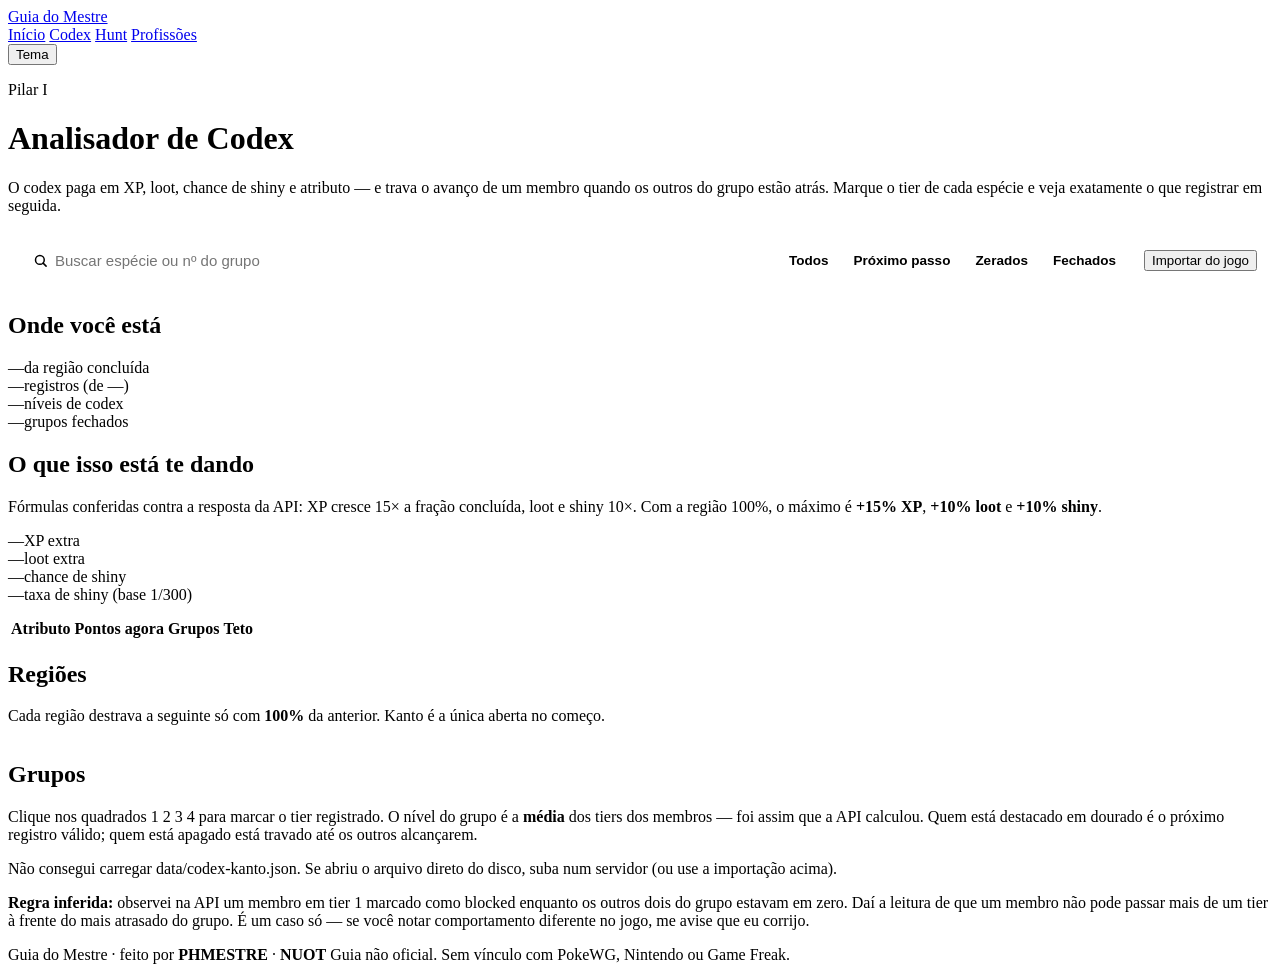
==== codex.html @ 1967a5b0 "Primeira Versão" ====
<!doctype html>
<html lang="pt-BR" data-tema="">
<head>
<meta charset="utf-8">
<meta name="viewport" content="width=device-width, initial-scale=1, viewport-fit=cover">
<title>Codex · Guia do Mestre</title>
<meta name="description" content="Analisador de codex do PokeWG: progresso por região, bônus reais e o que registrar em seguida.">
<link rel="stylesheet" href="https://fonts.googleapis.com/css2?family=Bricolage+Grotesque:opsz,wght@12..96,600;12..96,700&family=Source+Sans+3:wght@400;600&family=JetBrains+Mono:wght@400;500&display=swap">
<link rel="stylesheet" href="assets/style.css">
<style>
.barra{position:sticky;top:53px;z-index:30;background:var(--panel);border:1px solid var(--line);border-radius:var(--radius);box-shadow:var(--shadow);padding:13px 15px;display:flex;gap:14px;align-items:center;flex-wrap:wrap;margin-bottom:22px}
.busca{display:flex;align-items:center;gap:7px;flex:1 1 200px;min-width:0;background:var(--panel-2);border:1px solid var(--line);border-radius:9px;padding:0 10px}
.busca input{flex:1;min-width:0;border:0;background:none;color:var(--ink);font-size:15px;padding:8px 0}
.busca input:focus{outline:none}
.busca svg{color:var(--ink-3);flex:none}
.seg{display:flex;gap:3px;background:var(--panel-2);border:1px solid var(--line);border-radius:9px;padding:3px}
.seg button{border:0;background:none;color:var(--ink-2);padding:6px 11px;border-radius:6px;cursor:pointer;font-size:13.5px;font-weight:600}
.seg button[aria-pressed="true"]{background:var(--panel);color:var(--ink);box-shadow:var(--shadow)}

.grupo{background:var(--panel);border:1px solid var(--line);border-left:4px solid var(--line);border-radius:10px;padding:12px 14px;display:flex;gap:13px;align-items:center;flex-wrap:wrap;margin-bottom:8px}
.grupo[data-nv="0"]{border-left-color:var(--line)}
.grupo[data-nv="1"]{border-left-color:var(--t1)}
.grupo[data-nv="2"]{border-left-color:var(--t2)}
.grupo[data-nv="3"]{border-left-color:var(--t3)}
.grupo[data-nv="4"]{border-left-color:var(--t4)}
.grupo .gid{font-family:"JetBrains Mono",monospace;font-size:12px;color:var(--ink-3);min-width:2.4ch}
.grupo .atr{font-family:"JetBrains Mono",monospace;font-size:10.5px;text-transform:uppercase;letter-spacing:.09em;color:var(--ink-2);min-width:5ch}
.esps{display:flex;gap:7px;flex-wrap:wrap;flex:1}
.esp{display:inline-flex;align-items:center;gap:7px;background:var(--panel-2);border:1px solid var(--line);border-radius:7px;padding:4px 9px;font-size:14px}
.esp.alvo{border-color:var(--gold);background:var(--gold-soft)}
.esp.trava{opacity:.55}
.esp .nv{font-family:"JetBrains Mono",monospace;font-size:11px;color:var(--ink-3)}
.pips{display:flex;gap:2px}
.pip{width:18px;height:18px;border-radius:4px;border:1px solid var(--line);background:var(--panel);cursor:pointer;padding:0;font-family:"JetBrains Mono",monospace;font-size:9px;font-weight:500;color:var(--ink-3);line-height:1}
.pip[data-on="1"]{border-color:transparent;color:#0b1220}
.pip[data-t="1"][data-on="1"]{background:var(--t1)}
.pip[data-t="2"][data-on="1"]{background:var(--t2)}
.pip[data-t="3"][data-on="1"]{background:var(--t3)}
.pip[data-t="4"][data-on="1"]{background:var(--t4)}
.gnv{font-family:"Bricolage Grotesque",sans-serif;font-weight:700;font-size:15px;font-variant-numeric:tabular-nums;color:var(--ink-2);flex:none}
.regioes{display:grid;gap:9px;grid-template-columns:repeat(auto-fit,minmax(210px,1fr))}
.reg{background:var(--panel);border:1px solid var(--line);border-radius:10px;padding:13px 15px;display:flex;flex-direction:column;gap:7px}
.reg.trancada{opacity:.6}
.reg .h{display:flex;justify-content:space-between;align-items:baseline;gap:8px}
.reg .nm{font-family:"Bricolage Grotesque",sans-serif;font-weight:700;font-size:16px}
#importar textarea{width:100%;min-height:120px;border:1px solid var(--line);border-radius:9px;background:var(--panel-2);color:var(--ink);padding:10px;font-family:"JetBrains Mono",monospace;font-size:12px}
</style>
</head>
<body>

<header class="top"><div class="in">
  <a class="brand" href="index.html"><span class="sigil"></span>Guia do Mestre</a>
  <nav class="nav">
    <a href="index.html">Início</a>
    <a href="codex.html" aria-current="page">Codex</a>
    <a href="hunt.html">Hunt</a>
    <a href="profissoes.html">Profissões</a>
  </nav>
  <button class="tema" id="tema" type="button">Tema</button>
</div></header>

<main class="wrap">

  <p class="eyebrow">Pilar I</p>
  <h1>Analisador de Codex</h1>
  <p class="lead" style="margin-top:9px">O codex paga em XP, loot, chance de shiny e atributo — e trava o avanço de um membro quando os outros do grupo estão atrás. Marque o tier de cada espécie e veja exatamente o que registrar em seguida.</p>

  <div class="barra">
    <div class="busca">
      <svg width="15" height="15" viewBox="0 0 24 24" fill="none" stroke="currentColor" stroke-width="2.4" stroke-linecap="round" aria-hidden="true"><circle cx="11" cy="11" r="7"/><line x1="16.2" y1="16.2" x2="21" y2="21"/></svg>
      <input id="q" type="search" placeholder="Buscar espécie ou nº do grupo" autocomplete="off">
    </div>
    <div class="seg" id="filtro">
      <button data-f="todos" aria-pressed="true">Todos</button>
      <button data-f="acao" aria-pressed="false">Próximo passo</button>
      <button data-f="zerados" aria-pressed="false">Zerados</button>
      <button data-f="fechados" aria-pressed="false">Fechados</button>
    </div>
    <button class="btn" id="btn-importar" type="button">Importar do jogo</button>
  </div>

  <section id="importar" hidden>
    <div class="card stack gap-s">
      <h2>Importar o seu progresso</h2>
      <p class="small">A estrutura dos 44 grupos já vem do servidor. O que esta tela importa é o <strong>seu progresso</strong>, para você não remarcar 131 espécies na mão: abra o jogo, pressione <span class="num">F12</span>, vá em <strong>Network</strong>, filtre por <span class="num">codex</span>, clique na requisição <span class="num">/api/game/codex</span>, abra <strong>Response</strong>, copie tudo e cole aqui.</p>
      <p class="nota duvida"><strong>Nunca</strong> peça esses dados a outra pessoa nem cole aqui o token de ninguém. Isto lê só o que o seu próprio navegador já recebeu, e nada sai do seu computador.</p>
      <textarea id="cola" placeholder='Cole aqui o JSON da resposta (começa com { "region": "kanto" ... )'></textarea>
      <div style="display:flex;gap:9px;flex-wrap:wrap">
        <button class="btn prim" id="btn-colar" type="button">Carregar</button>
        <button class="btn" id="btn-limpar" type="button">Descartar e recarregar</button>
      </div>
      <p class="small" id="msg-import"></p>
    </div>
  </section>

  <section>
    <h2>Onde você está</h2>
    <div class="grid g4" style="margin-top:13px">
      <div class="stat"><span class="v" id="s-pct">—</span><span class="k">da região concluída</span></div>
      <div class="stat"><span class="v" id="s-reg">—</span><span class="k">registros (de <span id="s-regtot">—</span>)</span></div>
      <div class="stat"><span class="v" id="s-niv">—</span><span class="k">níveis de codex</span></div>
      <div class="stat"><span class="v" id="s-grp">—</span><span class="k">grupos fechados</span></div>
    </div>
    <div class="track" style="margin-top:13px"><i id="s-bar" style="width:0"></i></div>
  </section>

  <section>
    <h2>O que isso está te dando</h2>
    <p class="small" style="margin-top:7px">Fórmulas conferidas contra a resposta da API: XP cresce <span class="num">15×</span> a fração concluída, loot e shiny <span class="num">10×</span>. Com a região 100%, o máximo é <strong>+15% XP</strong>, <strong>+10% loot</strong> e <strong>+10% shiny</strong>.</p>
    <div class="grid g4" style="margin-top:13px">
      <div class="stat"><span class="v" id="b-xp">—</span><span class="k">XP extra</span></div>
      <div class="stat"><span class="v" id="b-loot">—</span><span class="k">loot extra</span></div>
      <div class="stat"><span class="v" id="b-shiny">—</span><span class="k">chance de shiny</span></div>
      <div class="stat"><span class="v" id="b-rate">—</span><span class="k">taxa de shiny (base 1/300)</span></div>
    </div>
    <div class="scroller card" style="margin-top:13px;padding:0">
      <table class="tbl">
        <thead><tr><th>Atributo</th><th>Pontos agora</th><th>Grupos</th><th>Teto</th></tr></thead>
        <tbody id="tab-atr"></tbody>
      </table>
    </div>
  </section>

  <section>
    <h2>Regiões</h2>
    <p class="small" style="margin-top:7px">Cada região destrava a seguinte só com <strong>100%</strong> da anterior. Kanto é a única aberta no começo.</p>
    <div class="regioes" style="margin-top:13px" id="regioes"></div>
  </section>

  <section>
    <h2 id="tit-grupos">Grupos</h2>
    <p class="small" style="margin-top:7px">Clique nos quadrados <span class="num">1 2 3 4</span> para marcar o tier registrado. O nível do grupo é a <strong>média</strong> dos tiers dos membros — foi assim que a API calculou. Quem está destacado em dourado é o próximo registro válido; quem está apagado está travado até os outros alcançarem.</p>
    <div id="lista" style="margin-top:15px"></div>
  </section>

  <p class="nota duvida"><strong>Regra inferida:</strong> observei na API um membro em tier 1 marcado como <span class="num">blocked</span> enquanto os outros dois do grupo estavam em zero. Daí a leitura de que um membro não pode passar mais de um tier à frente do mais atrasado do grupo. É um caso só — se você notar comportamento diferente no jogo, me avise que eu corrijo.</p>

</main>

<footer><div class="in">
  <span>Guia do Mestre · feito por <strong>PHMESTRE</strong> · <strong>NUOT</strong></span>
  <span>Guia não oficial. Sem vínculo com PokeWG, Nintendo ou Game Freak.</span>
</div></footer>

<script>
const ATR={hp:"HP",atk:"Ataque",def:"Defesa",satk:"Atq. Esp.",sdef:"Def. Esp.",spd:"Velocidade"};
const AREAS={kanto:"Kanto",outland:"Outland",outlandplus:"Outland+",johto:"Johto",orre:"Hoenn",sinnoh:"Sinnoh",safari:"Safari"};
const REGIOES=[
  {key:"kanto",label:"Kanto",grupos:44,registros:524,niveis:176,requer:null},
  {key:"johto",label:"Johto",grupos:24,registros:348,niveis:96,requer:"Kanto"},
  {key:"hoenn",label:"Hoenn",grupos:26,registros:316,niveis:104,requer:"Johto"},
  {key:"sinnoh",label:"Sinnoh",grupos:16,registros:192,niveis:64,requer:"Hoenn"}
];
const CHAVE="guia-do-mestre:codex:v1";
let DADOS=null, T={}, termo="", filtro="todos";
const norm=s=>s.toLowerCase().normalize("NFD").replace(/[̀-ͯ]/g,"");
const tier=n=>T[n]||0;

try{const s=localStorage.getItem(CHAVE); if(s) T=JSON.parse(s);}catch(e){}
const salvar=()=>{try{localStorage.setItem(CHAVE,JSON.stringify(T));}catch(e){}};

/* aceita tanto o formato do site (grupos/especies) quanto a resposta crua da API (groups/species) */
function normalizar(j){
  if(j&&Array.isArray(j.grupos)) return j;
  if(j&&Array.isArray(j.groups)){
    return {
      regiao:j.region||"kanto", label:j.regionLabel||"Kanto", maxTier:j.maxTier||4, _confiavel:true,
      _fonte:"Importado da API do jogo",
      grupos:j.groups.map(g=>({id:g.id,atributo:g.attribute,
        especies:(g.species||[]).map(e=>({nome:e.name,id:e.speciesId,nv:null,mapa:null,tierJogo:e.tier}))}))
    };
  }
  return null;
}

function aplicarTiersDoJogo(){
  let n=0;
  DADOS.grupos.forEach(g=>g.especies.forEach(e=>{
    if(typeof e.tierJogo==="number"){ if(e.tierJogo>0) T[e.nome]=e.tierJogo; else delete T[e.nome]; n++; }
  }));
  if(n) salvar();
  return n;
}

async function carregar(){
  try{
    const r=await fetch("data/codex-kanto.json");
    DADOS=normalizar(await r.json());
  }catch(e){ DADOS=null; }
  if(!DADOS){ document.getElementById("lista").innerHTML='<div class="card">Não consegui carregar <span class="num">data/codex-kanto.json</span>. Se abriu o arquivo direto do disco, suba num servidor (ou use a importação acima).</div>'; return; }
  render();
}

function minTier(g){ return Math.min(...g.especies.map(e=>tier(e.nome))); }
function metricas(){
  const gs=DADOS.grupos, maxT=DADOS.maxTier||4;
  let registros=0, niveis=0, fechados=0, porAtr={};
  Object.keys(ATR).forEach(k=>porAtr[k]={pts:0,grupos:0});
  gs.forEach(g=>{
    const ts=g.especies.map(e=>tier(e.nome));
    const soma=ts.reduce((a,b)=>a+b,0);
    const media=soma/ts.length;
    registros+=soma; niveis+=media;
    if(media>=maxT) fechados++;
    if(porAtr[g.atributo]){ porAtr[g.atributo].pts+=media; porAtr[g.atributo].grupos++; }
  });
  const totalNiveis=gs.length*maxT;
  const totalRegistros=gs.reduce((a,g)=>a+g.especies.length,0)*maxT;
  const frac=totalNiveis?niveis/totalNiveis:0;
  return {registros,totalRegistros,niveis,totalNiveis,fechados,frac,porAtr,
    xp:15*frac, loot:10*frac, shiny:10*frac, taxa:300/(1+10*frac/100)};
}

function render(){
  const m=metricas();
  document.getElementById("s-pct").textContent=(m.frac*100).toFixed(1)+"%";
  document.getElementById("s-reg").textContent=m.registros;
  document.getElementById("s-regtot").textContent=m.totalRegistros;
  document.getElementById("s-niv").textContent=m.niveis.toFixed(1);
  document.getElementById("s-grp").textContent=m.fechados+" / "+DADOS.grupos.length;
  document.getElementById("s-bar").style.width=(m.frac*100)+"%";
  document.getElementById("b-xp").textContent="+"+m.xp.toFixed(2)+"%";
  document.getElementById("b-loot").textContent="+"+m.loot.toFixed(2)+"%";
  document.getElementById("b-shiny").textContent="+"+m.shiny.toFixed(2)+"%";
  document.getElementById("b-rate").textContent="1 / "+m.taxa.toFixed(0);

  document.getElementById("tab-atr").innerHTML=Object.entries(ATR).map(([k,nome])=>{
    const a=m.porAtr[k]||{pts:0,grupos:0};
    return `<tr><td>${nome}</td><td class="n">+${a.pts.toFixed(2)}</td><td class="n">${a.grupos}</td><td class="n">50</td></tr>`;
  }).join("");

  const euPct=m.frac*100;
  document.getElementById("regioes").innerHTML=REGIOES.map((r,i)=>{
    const atual=r.key===(DADOS.regiao||"kanto");
    const pct=atual?euPct:0;
    const trancada=i>0&&!(atual&&pct>=100);
    return `<div class="reg ${trancada?"trancada":""}">
      <div class="h"><span class="nm">${r.label}</span><span class="num" style="color:var(--ink-3)">${pct.toFixed(1)}%</span></div>
      <div class="track"><i style="width:${pct}%"></i></div>
      <span class="small">${r.grupos} grupos · ${r.registros} registros · ${r.niveis} níveis</span>
      <span class="small" style="color:var(--ink-3)">${r.requer?"Abre com "+r.requer+" em 100%":"Aberta desde o início"}</span>
    </div>`;
  }).join("");

  const grupos=DADOS.grupos.filter(g=>{
    if(termo&&String(g.id)!==termo&&!g.especies.some(e=>norm(e.nome).includes(termo))) return false;
    const mn=minTier(g), ts=g.especies.map(e=>tier(e.nome));
    if(filtro==="fechados") return mn>=(DADOS.maxTier||4);
    if(filtro==="zerados") return ts.some(t=>t===0);
    if(filtro==="acao") return mn<(DADOS.maxTier||4);
    return true;
  });
  document.getElementById("tit-grupos").textContent=`Grupos (${grupos.length} de ${DADOS.grupos.length})`;
  document.getElementById("lista").innerHTML=grupos.length?grupos.map(g=>{
    const mn=minTier(g), ts=g.especies.map(e=>tier(e.nome));
    const media=ts.reduce((a,b)=>a+b,0)/ts.length;
    return `<div class="grupo" data-nv="${Math.floor(media)}">
      <span class="gid">${g.id}</span><span class="atr">${ATR[g.atributo]||g.atributo}</span>
      <span class="esps">`+g.especies.map(e=>{
        const t=tier(e.nome), alvo=t===mn&&mn<(DADOS.maxTier||4), trava=t>mn;
        const nvTxt=e.nv!=null?("nv "+e.nv+(e.mapa&&e.mapa!=="kanto"?" · "+(AREAS[e.mapa]||e.mapa):"")):"";
        const info=[e.raridade||"", e.valor?("vale "+e.valor.toLocaleString("pt-BR")):""].filter(Boolean).join(" · ");
        const dica=[trava?"travado até os outros alcançarem":alvo?"próximo registro válido":"", info].filter(Boolean).join(" — ");
        return `<span class="esp ${alvo?"alvo":""} ${trava?"trava":""}" title="${dica}">
          <b>${e.nome}</b>${nvTxt?`<span class="nv">${nvTxt}</span>`:""}
          <span class="pips">`+[1,2,3,4].map(k=>
            `<button class="pip" data-t="${k}" data-on="${t>=k?1:0}" data-esp="${e.nome}" data-k="${k}" title="Tier ${k}">${k}</button>`
          ).join("")+`</span></span>`;
      }).join("")+`</span>
      <span class="gnv">nv ${media.toFixed(2)}</span></div>`;
  }).join(""):`<div class="card">Nada encontrado${termo?' para "'+termo+'"':""}.</div>`;
}

document.getElementById("lista").addEventListener("click",e=>{
  const b=e.target.closest(".pip"); if(!b) return;
  const nome=b.dataset.esp, k=+b.dataset.k;
  T[nome]=(tier(nome)===k?k-1:k); if(!T[nome]) delete T[nome];
  salvar(); render();
});
document.getElementById("q").addEventListener("input",e=>{termo=norm(e.target.value.trim());render();});
document.getElementById("filtro").addEventListener("click",e=>{
  const b=e.target.closest("button"); if(!b) return;
  filtro=b.dataset.f;
  [...e.currentTarget.children].forEach(x=>x.setAttribute("aria-pressed",x===b));
  render();
});
document.getElementById("btn-importar").addEventListener("click",()=>{
  const s=document.getElementById("importar"); s.hidden=!s.hidden;
  if(!s.hidden) s.scrollIntoView({behavior:"smooth",block:"nearest"});
});
document.getElementById("btn-colar").addEventListener("click",()=>{
  const msg=document.getElementById("msg-import");
  try{
    const j=normalizar(JSON.parse(document.getElementById("cola").value));
    if(!j) throw new Error("formato não reconhecido");
    DADOS=j;
    const n=aplicarTiersDoJogo();
    msg.textContent=`Carregado: ${j.grupos.length} grupos, ${j.grupos.reduce((a,g)=>a+g.especies.length,0)} espécies${n?", com os tiers do jogo aplicados":""}.`;
    render();
  }catch(err){ msg.textContent="Não consegui ler esse JSON: "+err.message; }
});
document.getElementById("btn-limpar").addEventListener("click",()=>{carregar();document.getElementById("msg-import").textContent="Recarreguei os dados do repositório.";});
document.getElementById("tema").addEventListener("click",()=>{
  const r=document.documentElement;
  r.dataset.tema=r.dataset.tema==="escuro"?"claro":r.dataset.tema==="claro"?"":"escuro";
});
carregar();
</script>
</body>
</html>
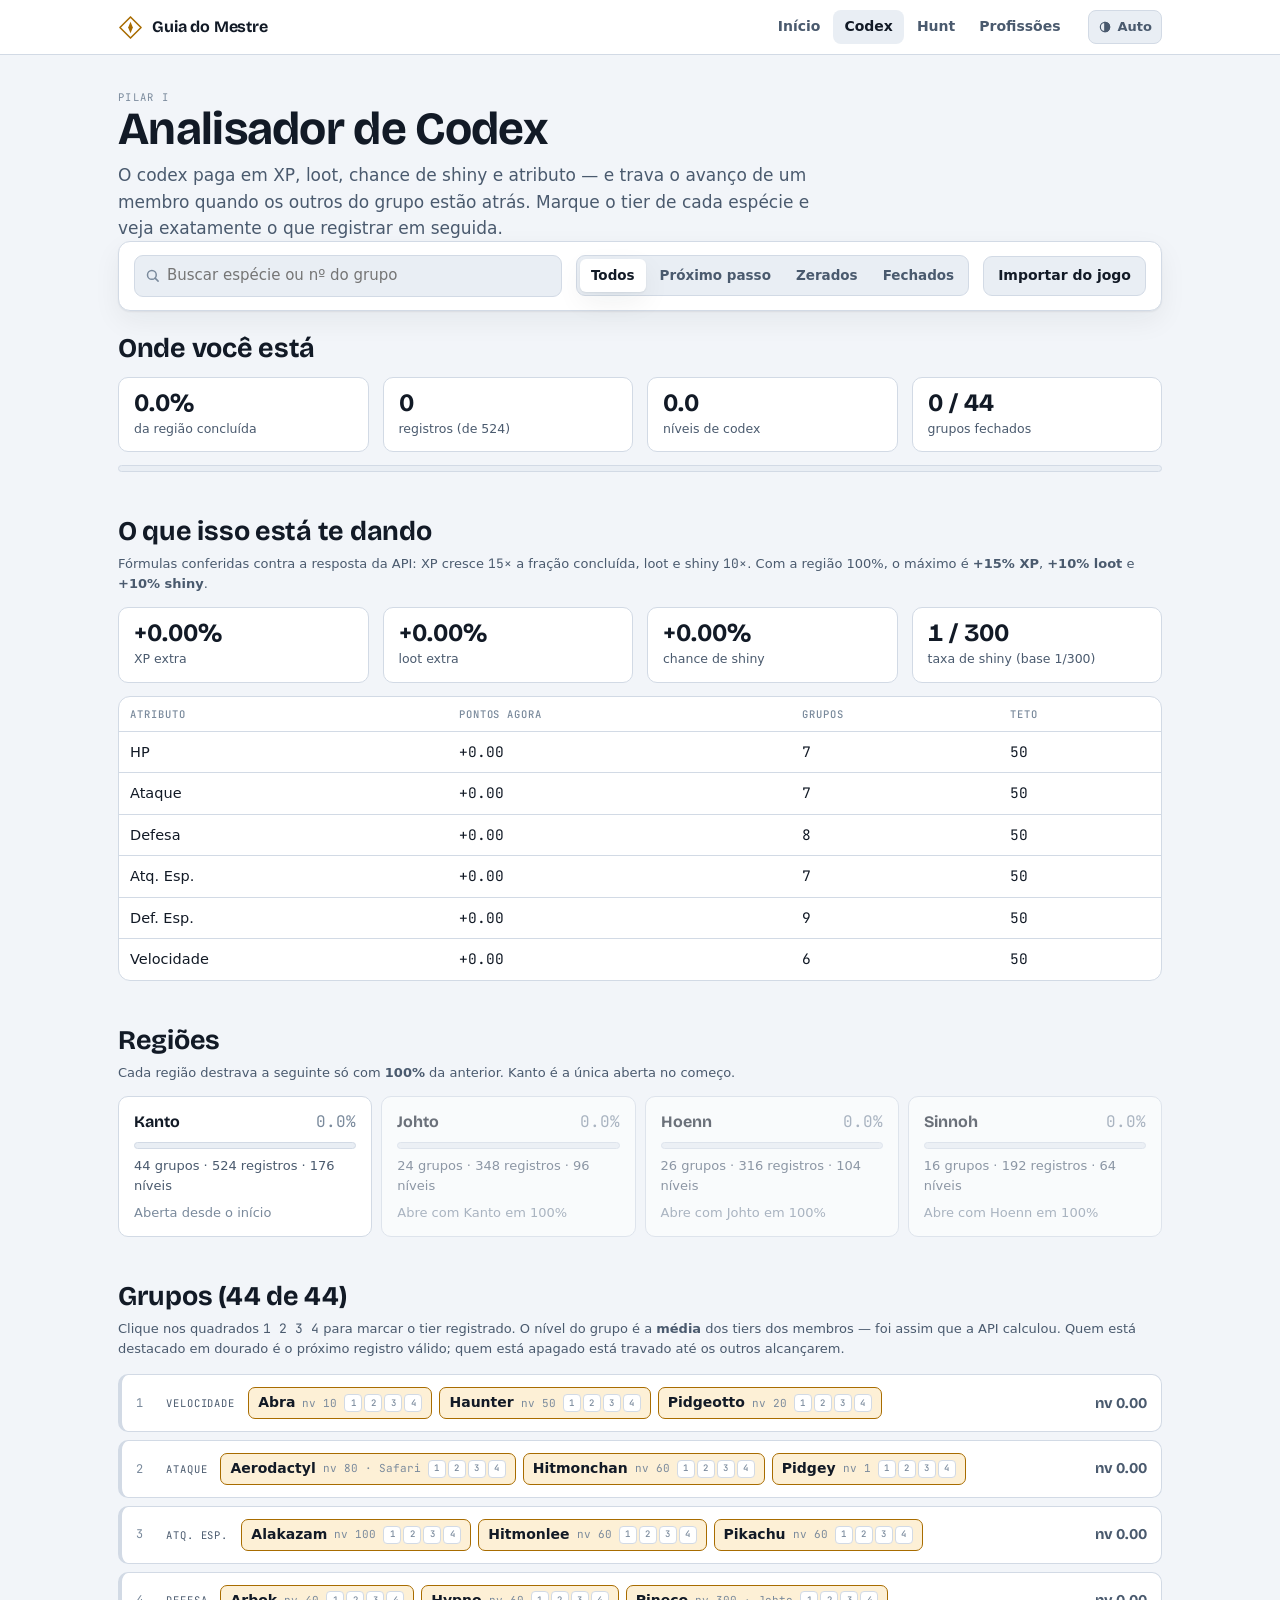
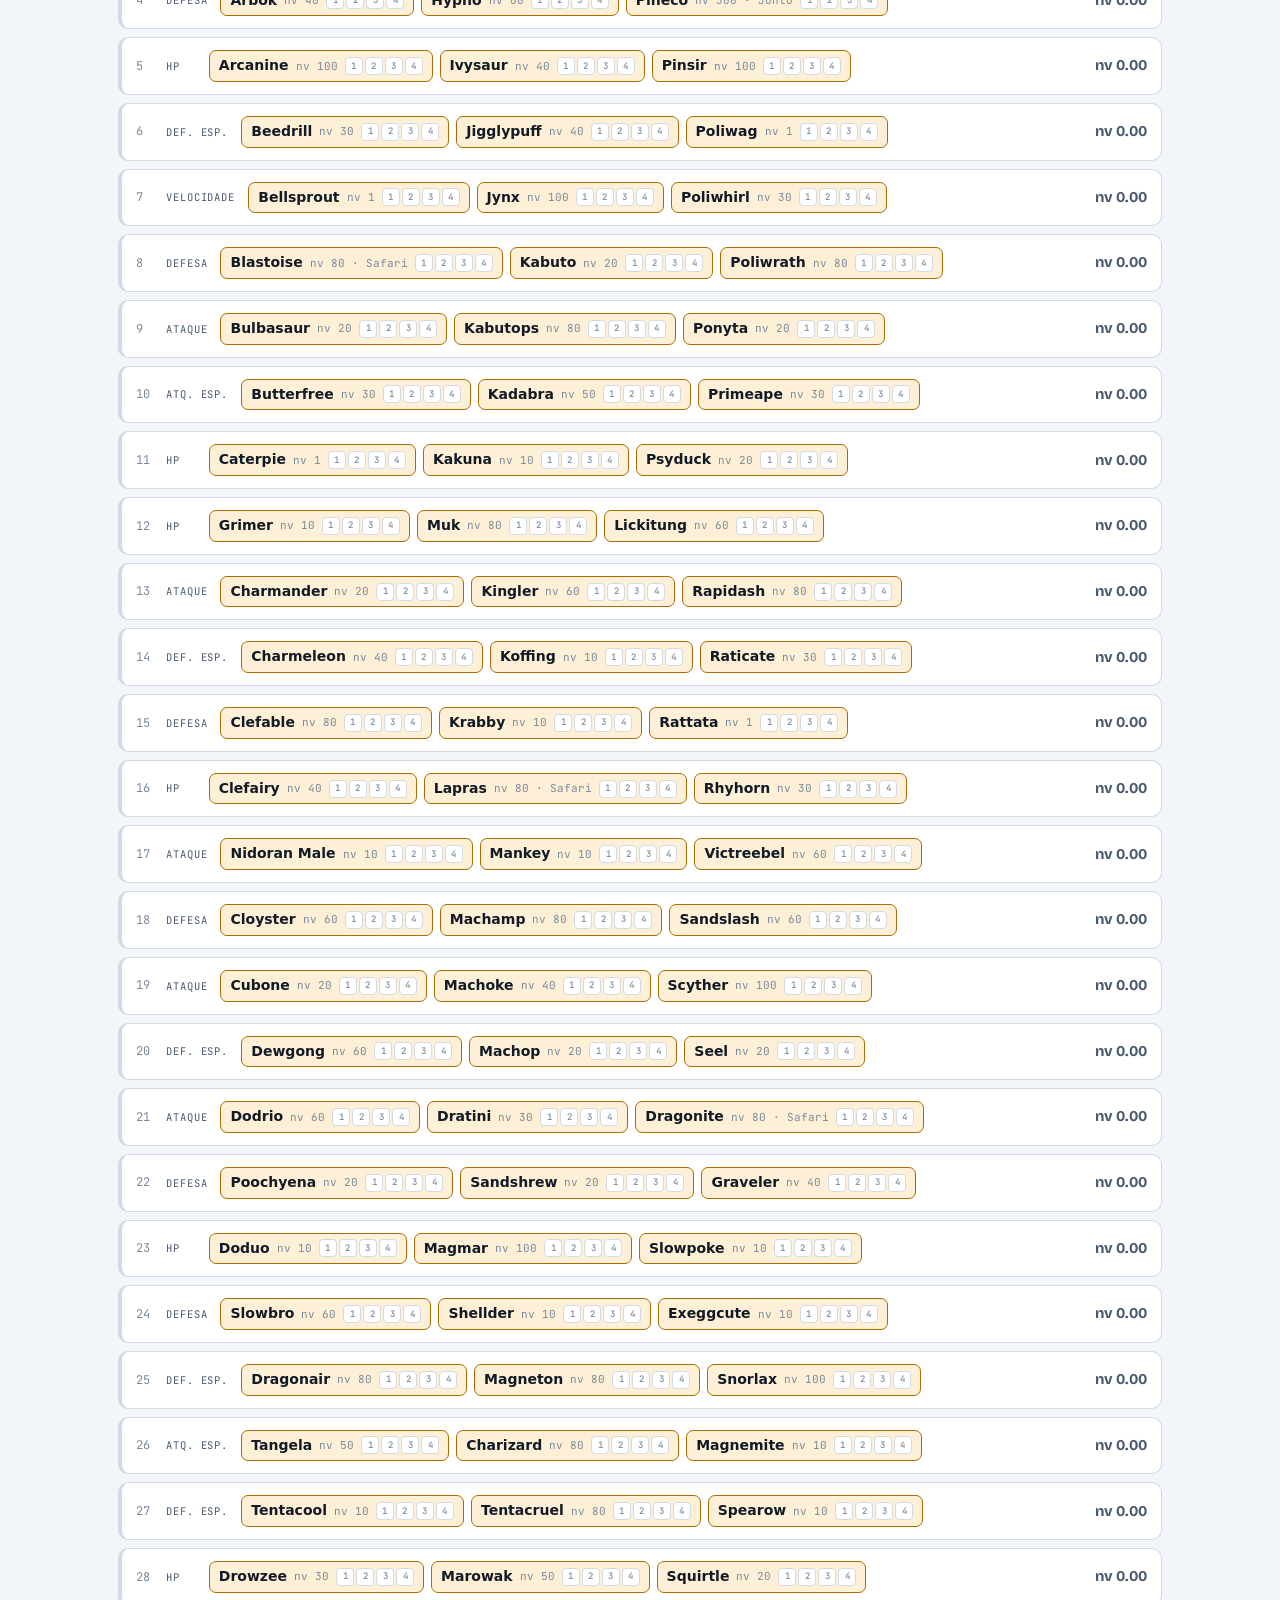
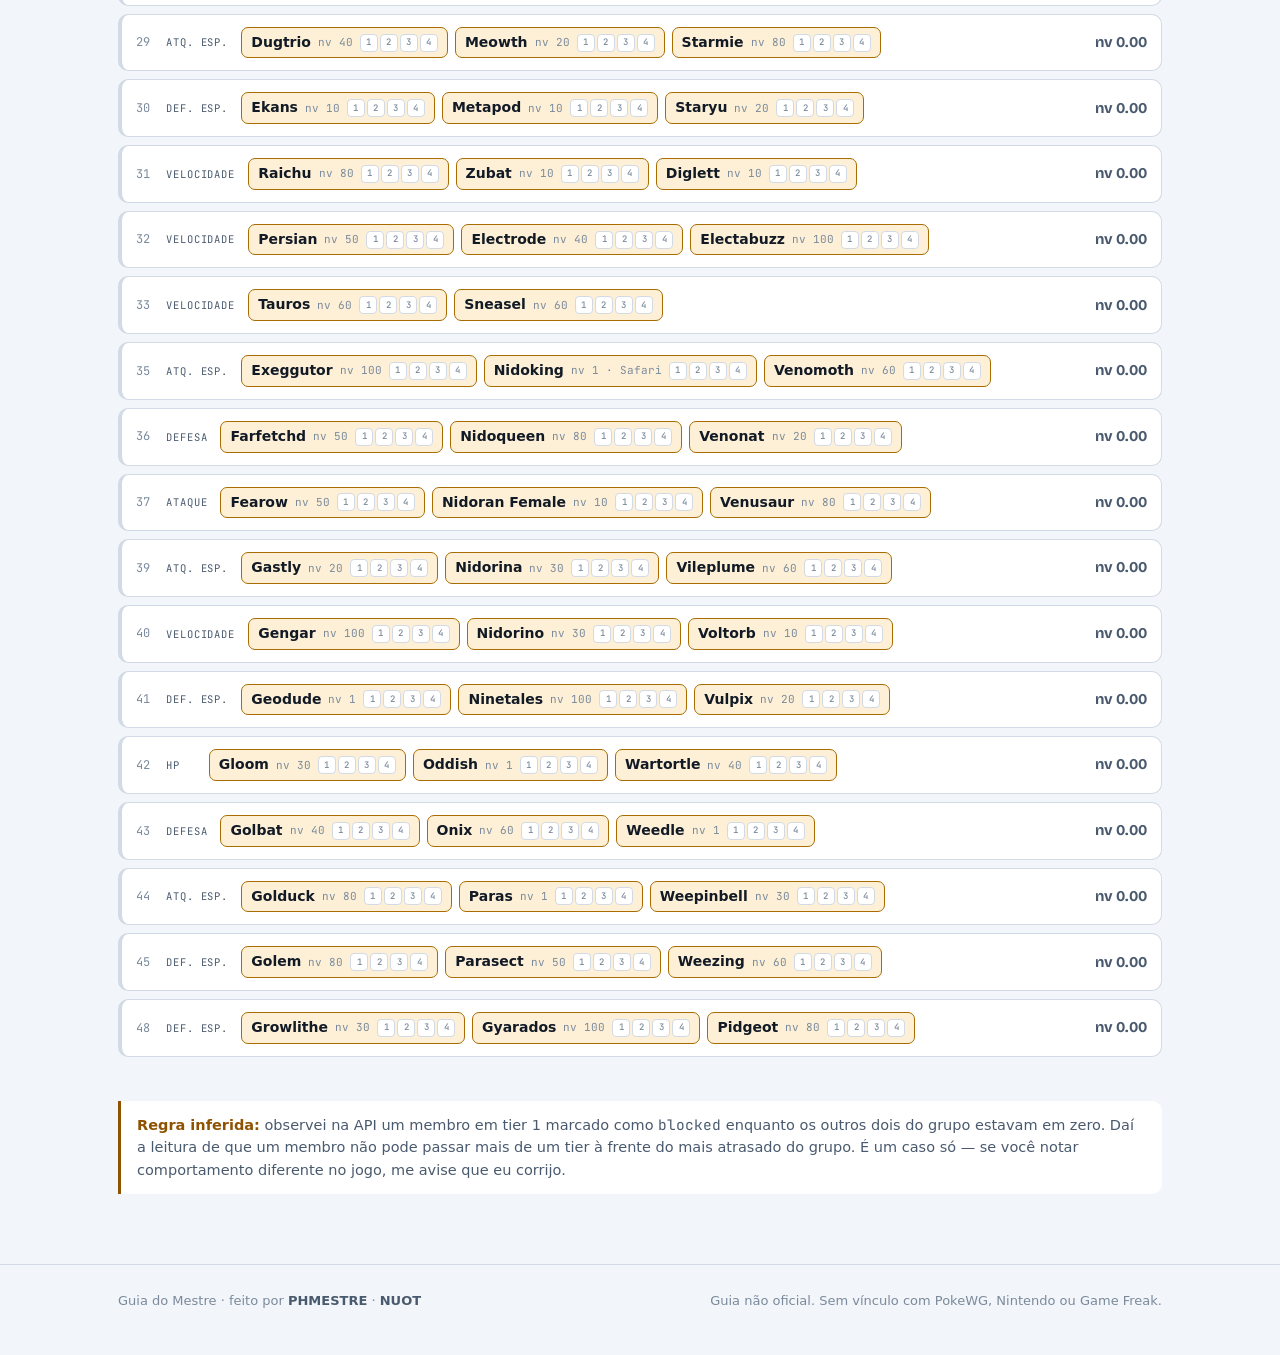
==== commit 97237ef3: "Add files via upload" ====
--- a/codex.html
+++ b/codex.html
@@ -7,6 +7,8 @@
 <meta name="description" content="Analisador de codex do PokeWG: progresso por região, bônus reais e o que registrar em seguida.">
 <link rel="stylesheet" href="https://fonts.googleapis.com/css2?family=Bricolage+Grotesque:opsz,wght@12..96,600;12..96,700&family=Source+Sans+3:wght@400;600&family=JetBrains+Mono:wght@400;500&display=swap">
 <link rel="stylesheet" href="assets/style.css">
+<script src="assets/tema.js"></script>
+<script src="assets/icones.js"></script>
 <style>
 .barra{position:sticky;top:53px;z-index:30;background:var(--panel);border:1px solid var(--line);border-radius:var(--radius);box-shadow:var(--shadow);padding:13px 15px;display:flex;gap:14px;align-items:center;flex-wrap:wrap;margin-bottom:22px}
 .busca{display:flex;align-items:center;gap:7px;flex:1 1 200px;min-width:0;background:var(--panel-2);border:1px solid var(--line);border-radius:9px;padding:0 10px}
@@ -49,7 +51,7 @@
 <body>
 
 <header class="top"><div class="in">
-  <a class="brand" href="index.html"><span class="sigil"></span>Guia do Mestre</a>
+  <a class="brand" href="index.html"><svg class="logo" aria-hidden="true"><use href="#gdm-logo"/></svg>Guia do Mestre</a>
   <nav class="nav">
     <a href="index.html">Início</a>
     <a href="codex.html" aria-current="page">Codex</a>
@@ -300,10 +302,6 @@
   }catch(err){ msg.textContent="Não consegui ler esse JSON: "+err.message; }
 });
 document.getElementById("btn-limpar").addEventListener("click",()=>{carregar();document.getElementById("msg-import").textContent="Recarreguei os dados do repositório.";});
-document.getElementById("tema").addEventListener("click",()=>{
-  const r=document.documentElement;
-  r.dataset.tema=r.dataset.tema==="escuro"?"claro":r.dataset.tema==="claro"?"":"escuro";
-});
 carregar();
 </script>
 </body>
--- a/assets/style.css
+++ b/assets/style.css
@@ -0,0 +1,187 @@
+/* Guia do Mestre — folha única, compartilhada por todas as páginas.
+   Tokens no :root (claro) e redefinidos no escuro. Nunca defina cor
+   só dentro de um @media: a página quebra no tema oposto. */
+
+:root{
+  --ground:#f2f5f9; --panel:#ffffff; --panel-2:#e9eef4; --line:#d2dae5;
+  --ink:#121a26; --ink-2:#4a5a6e; --ink-3:#7a8a9c;
+  --gold:#a86c00; --gold-soft:#fdf0d6;
+  --codex:#0c6f74; --codex-soft:#d9f0f0;
+  --prof:#9c4f26; --prof-soft:#fae5da;
+  --hunt:#54479e; --hunt-soft:#e8e4f8;
+  --ok:#1c7048; --warn:#8f5200; --stop:#9c2a2a;
+  --t1:#2f9e63; --t2:#2f6fd0; --t3:#8b4fd6; --t4:#c9820f;
+  --shadow:0 1px 2px rgba(18,26,38,.07), 0 10px 28px rgba(18,26,38,.06);
+  --radius:12px;
+  color-scheme:light dark;
+}
+@media (prefers-color-scheme:dark){
+  :root:not([data-tema="claro"]){
+    --ground:#0b1220; --panel:#121b2c; --panel-2:#18243a; --line:#26344c;
+    --ink:#e7eef9; --ink-2:#9db0c8; --ink-3:#6c7f97;
+    --gold:#f0b833; --gold-soft:#2b2210;
+    --codex:#43d2cb; --codex-soft:#0c2b2c;
+    --prof:#e59065; --prof-soft:#2e1810;
+    --hunt:#ab9cf2; --hunt-soft:#1d1838;
+    --ok:#5cd29a; --warn:#eda851; --stop:#ef8585;
+    --t1:#4fd18c; --t2:#5aa2f5; --t3:#b686f5; --t4:#f5bc55;
+    --shadow:0 1px 2px rgba(0,0,0,.45), 0 12px 32px rgba(0,0,0,.35);
+  }
+}
+:root[data-tema="escuro"]{
+  --ground:#0b1220; --panel:#121b2c; --panel-2:#18243a; --line:#26344c;
+  --ink:#e7eef9; --ink-2:#9db0c8; --ink-3:#6c7f97;
+  --gold:#f0b833; --gold-soft:#2b2210;
+  --codex:#43d2cb; --codex-soft:#0c2b2c;
+  --prof:#e59065; --prof-soft:#2e1810;
+  --hunt:#ab9cf2; --hunt-soft:#1d1838;
+  --ok:#5cd29a; --warn:#eda851; --stop:#ef8585;
+  --t1:#4fd18c; --t2:#5aa2f5; --t3:#b686f5; --t4:#f5bc55;
+  --shadow:0 1px 2px rgba(0,0,0,.45), 0 12px 32px rgba(0,0,0,.35);
+}
+
+*{box-sizing:border-box}
+html,body{margin:0}
+body{
+  background:var(--ground); color:var(--ink);
+  font-family:"Source Sans 3",system-ui,-apple-system,"Segoe UI",sans-serif;
+  font-size:16px; line-height:1.55;
+  -webkit-text-size-adjust:100%;
+}
+img{max-width:100%}
+[hidden]{display:none!important}
+
+h1,h2,h3,.disp{font-family:"Bricolage Grotesque","Source Sans 3",system-ui,sans-serif;text-wrap:balance;margin:0}
+h1{font-size:clamp(30px,5.2vw,46px);line-height:1.04;letter-spacing:-.015em}
+h2{font-size:clamp(21px,3vw,27px);line-height:1.15;letter-spacing:-.01em}
+h3{font-size:17px;line-height:1.25}
+p{margin:0}
+a{color:inherit}
+.num{font-family:"JetBrains Mono",ui-monospace,monospace;font-variant-numeric:tabular-nums}
+.eyebrow{font-family:"JetBrains Mono",monospace;text-transform:uppercase;letter-spacing:.13em;font-size:10.5px;color:var(--ink-3)}
+.lead{color:var(--ink-2);font-size:17px;max-width:64ch}
+small,.small{font-size:13px;color:var(--ink-2)}
+
+.wrap{max-width:1080px;margin:0 auto;padding-inline:18px}
+.stack{display:flex;flex-direction:column}
+.gap-s{gap:10px}.gap-m{gap:18px}.gap-l{gap:30px}
+
+/* topo */
+.top{position:sticky;top:0;z-index:40;background:var(--panel);border-bottom:1px solid var(--line)}
+.top .in{max-width:1080px;margin:0 auto;padding:10px 18px;display:flex;align-items:center;gap:16px;flex-wrap:wrap}
+.brand{display:flex;align-items:center;gap:9px;text-decoration:none;font-family:"Bricolage Grotesque",sans-serif;font-weight:700;font-size:16px;letter-spacing:-.01em}
+.brand .sigil{width:24px;height:24px;border-radius:7px;background:var(--gold);flex:none;position:relative}
+.brand .sigil::after{content:"";position:absolute;inset:7px;border-radius:2px;background:var(--panel)}
+.nav{display:flex;gap:2px;margin-left:auto;flex-wrap:wrap}
+.nav a{font-size:14px;font-weight:600;text-decoration:none;color:var(--ink-2);padding:6px 11px;border-radius:8px}
+.nav a:hover{background:var(--panel-2);color:var(--ink)}
+.nav a[aria-current="page"]{background:var(--panel-2);color:var(--ink)}
+.tema{border:1px solid var(--line);background:var(--panel-2);color:var(--ink-2);border-radius:8px;padding:6px 9px;cursor:pointer;font:inherit;font-size:13px}
+
+main{padding-block:34px 70px}
+section{margin-bottom:44px}
+
+/* cartões */
+.card{background:var(--panel);border:1px solid var(--line);border-radius:var(--radius);padding:18px}
+.grid{display:grid;gap:14px}
+.g2{grid-template-columns:repeat(auto-fit,minmax(260px,1fr))}
+.g3{grid-template-columns:repeat(auto-fit,minmax(230px,1fr))}
+.g4{grid-template-columns:repeat(auto-fit,minmax(168px,1fr))}
+
+/* pilares — cada um tem seu matiz, isso é informação, não enfeite */
+.pilar{display:flex;flex-direction:column;gap:9px;text-decoration:none;border:1px solid var(--line);border-top:3px solid var(--line);border-radius:var(--radius);background:var(--panel);padding:18px;transition:transform .16s,border-color .16s}
+.pilar:hover{transform:translateY(-2px)}
+.pilar[data-p="codex"]{border-top-color:var(--codex)}
+.pilar[data-p="hunt"]{border-top-color:var(--hunt)}
+.pilar[data-p="prof"]{border-top-color:var(--prof)}
+.pilar .tag{font-family:"JetBrains Mono",monospace;font-size:10px;letter-spacing:.1em;text-transform:uppercase}
+.pilar[data-p="codex"] .tag{color:var(--codex)}
+.pilar[data-p="hunt"] .tag{color:var(--hunt)}
+.pilar[data-p="prof"] .tag{color:var(--prof)}
+.pilar .go{margin-top:auto;font-weight:600;font-size:14px;color:var(--ink-2)}
+
+/* números */
+.stat{display:flex;flex-direction:column;gap:3px;background:var(--panel);border:1px solid var(--line);border-radius:10px;padding:13px 15px}
+.stat .v{font-family:"Bricolage Grotesque",sans-serif;font-weight:700;font-size:25px;line-height:1;font-variant-numeric:tabular-nums}
+.stat .k{font-size:12.5px;color:var(--ink-2)}
+.track{height:7px;border-radius:99px;background:var(--panel-2);border:1px solid var(--line);overflow:hidden}
+.track>i{display:block;height:100%;background:var(--codex);transition:width .3s}
+
+/* tabela */
+.tbl{width:100%;border-collapse:collapse;font-size:14.5px}
+.tbl th,.tbl td{text-align:left;padding:9px 11px;border-bottom:1px solid var(--line)}
+.tbl th{font-family:"JetBrains Mono",monospace;font-size:10.5px;text-transform:uppercase;letter-spacing:.09em;color:var(--ink-3);font-weight:500}
+.tbl td.n{font-family:"JetBrains Mono",monospace;font-variant-numeric:tabular-nums}
+.tbl tr:last-child td{border-bottom:0}
+.scroller{overflow-x:auto}
+
+/* avisos */
+.nota{border-left:3px solid var(--line);background:var(--panel);border-radius:0 10px 10px 0;padding:13px 16px;font-size:14.5px;color:var(--ink-2)}
+.nota.duvida{border-left-color:var(--warn)}
+.nota.duvida strong{color:var(--warn)}
+.nota.certo{border-left-color:var(--ok)}
+
+/* controles */
+.pill{display:inline-flex;align-items:center;gap:6px;font-family:"JetBrains Mono",monospace;font-size:10.5px;letter-spacing:.07em;text-transform:uppercase;padding:3px 9px;border-radius:99px;background:var(--panel-2);color:var(--ink-3)}
+button,input,select{font:inherit}
+.btn{border:1px solid var(--line);background:var(--panel-2);color:var(--ink);border-radius:9px;padding:8px 14px;cursor:pointer;font-size:14px;font-weight:600}
+.btn:hover{border-color:var(--ink-3)}
+.btn.prim{background:var(--gold);border-color:var(--gold);color:#1a1205}
+:focus-visible{outline:2px solid var(--gold);outline-offset:2px}
+
+footer{border-top:1px solid var(--line);padding:26px 0 44px;color:var(--ink-3);font-size:13px}
+footer .in{max-width:1080px;margin:0 auto;padding-inline:18px;display:flex;gap:16px;flex-wrap:wrap;justify-content:space-between}
+footer strong{color:var(--ink-2)}
+
+@media (prefers-reduced-motion:reduce){*{transition:none!important;animation:none!important}}
+
+/* ---------------------------------------------------------------
+   Cores de tipo — convenção da comunidade Pokémon, usada como
+   informação (identificar o tipo de relance), não como enfeite.
+   --------------------------------------------------------------- */
+.tp{
+  --tp:var(--ink-3);
+  display:inline-flex;align-items:center;gap:5px;
+  font-family:"JetBrains Mono",monospace;font-size:10px;font-weight:500;
+  letter-spacing:.07em;text-transform:uppercase;
+  padding:2px 7px 2px 5px;border-radius:5px;
+  background:var(--panel-2);color:var(--tp);
+  border-left:3px solid var(--tp);white-space:nowrap;
+}
+.tp+.tp{margin-left:4px}
+.tp[data-t="NORMAL"]{--tp:#8b949e}   .tp[data-t="FIRE"]{--tp:#e85a24}
+.tp[data-t="WATER"]{--tp:#3d82cc}    .tp[data-t="ELECTRIC"]{--tp:#c99a06}
+.tp[data-t="GRASS"]{--tp:#4a9e42}    .tp[data-t="ICE"]{--tp:#3fa9a0}
+.tp[data-t="FIGHTING"]{--tp:#c3325c} .tp[data-t="POISON"]{--tp:#9a56b8}
+.tp[data-t="GROUND"]{--tp:#c26434}   .tp[data-t="FLYING"]{--tp:#6f8fd0}
+.tp[data-t="PSYCHIC"]{--tp:#e2515c}  .tp[data-t="BUG"]{--tp:#77a017}
+.tp[data-t="ROCK"]{--tp:#a3915e}     .tp[data-t="GHOST"]{--tp:#4f63a8}
+.tp[data-t="DRAGON"]{--tp:#2a6fc0}   .tp[data-t="DARK"]{--tp:#6b6376}
+.tp[data-t="STEEL"]{--tp:#4f8497}    .tp[data-t="FAIRY"]{--tp:#d968cf}
+:root[data-tema="escuro"] .tp,
+:root:not([data-tema="claro"]) .tp{filter:brightness(1.35) saturate(1.1)}
+@media (prefers-color-scheme:light){:root:not([data-tema="escuro"]) .tp{filter:none}}
+:root[data-tema="claro"] .tp{filter:none}
+
+/* botão de tema, agora com ícone e rótulo */
+.tema{display:inline-flex;align-items:center;gap:6px;font-weight:600}
+.tema svg{flex:none}
+
+/* números com cor semântica */
+.v-xp{color:var(--gold);font-weight:600}
+.v-gold{color:var(--ok);font-weight:600}
+.v-ef{position:relative;display:inline-block;min-width:3.2ch;text-align:right}
+
+/* barrinha de eficiência dentro da célula */
+.efbar{display:block;height:3px;border-radius:99px;background:var(--hunt);margin-top:3px;opacity:.85}
+
+/* ícone dos pilares */
+.pilar .ico{width:30px;height:30px;border-radius:8px;display:grid;place-items:center;background:var(--panel-2);margin-bottom:2px}
+.pilar[data-p="codex"] .ico{color:var(--codex)}
+.pilar[data-p="hunt"] .ico{color:var(--hunt)}
+.pilar[data-p="prof"] .ico{color:var(--prof)}
+
+/* glifos de tipo e marca do projeto */
+.ti{width:11px;height:11px;flex:none}
+.tp{padding-left:6px}
+.brand .logo{width:25px;height:25px;color:var(--gold);flex:none}
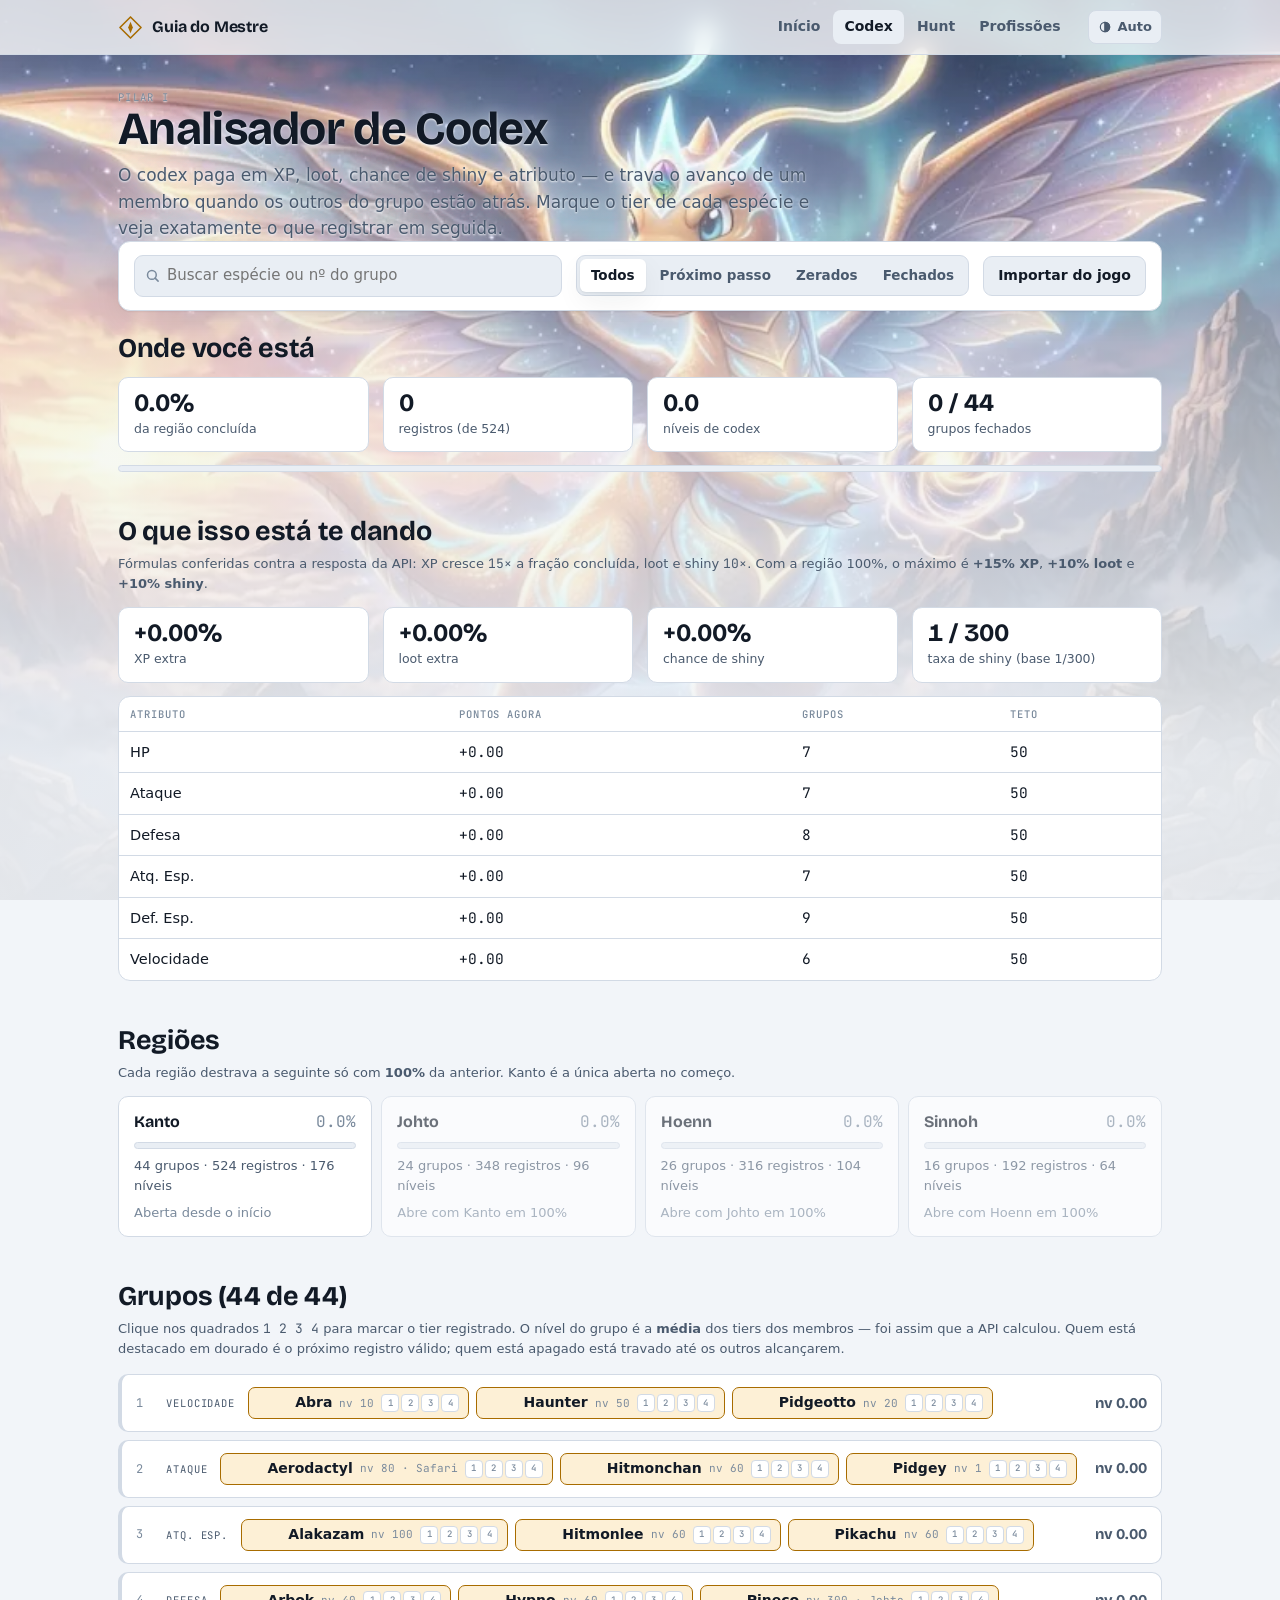
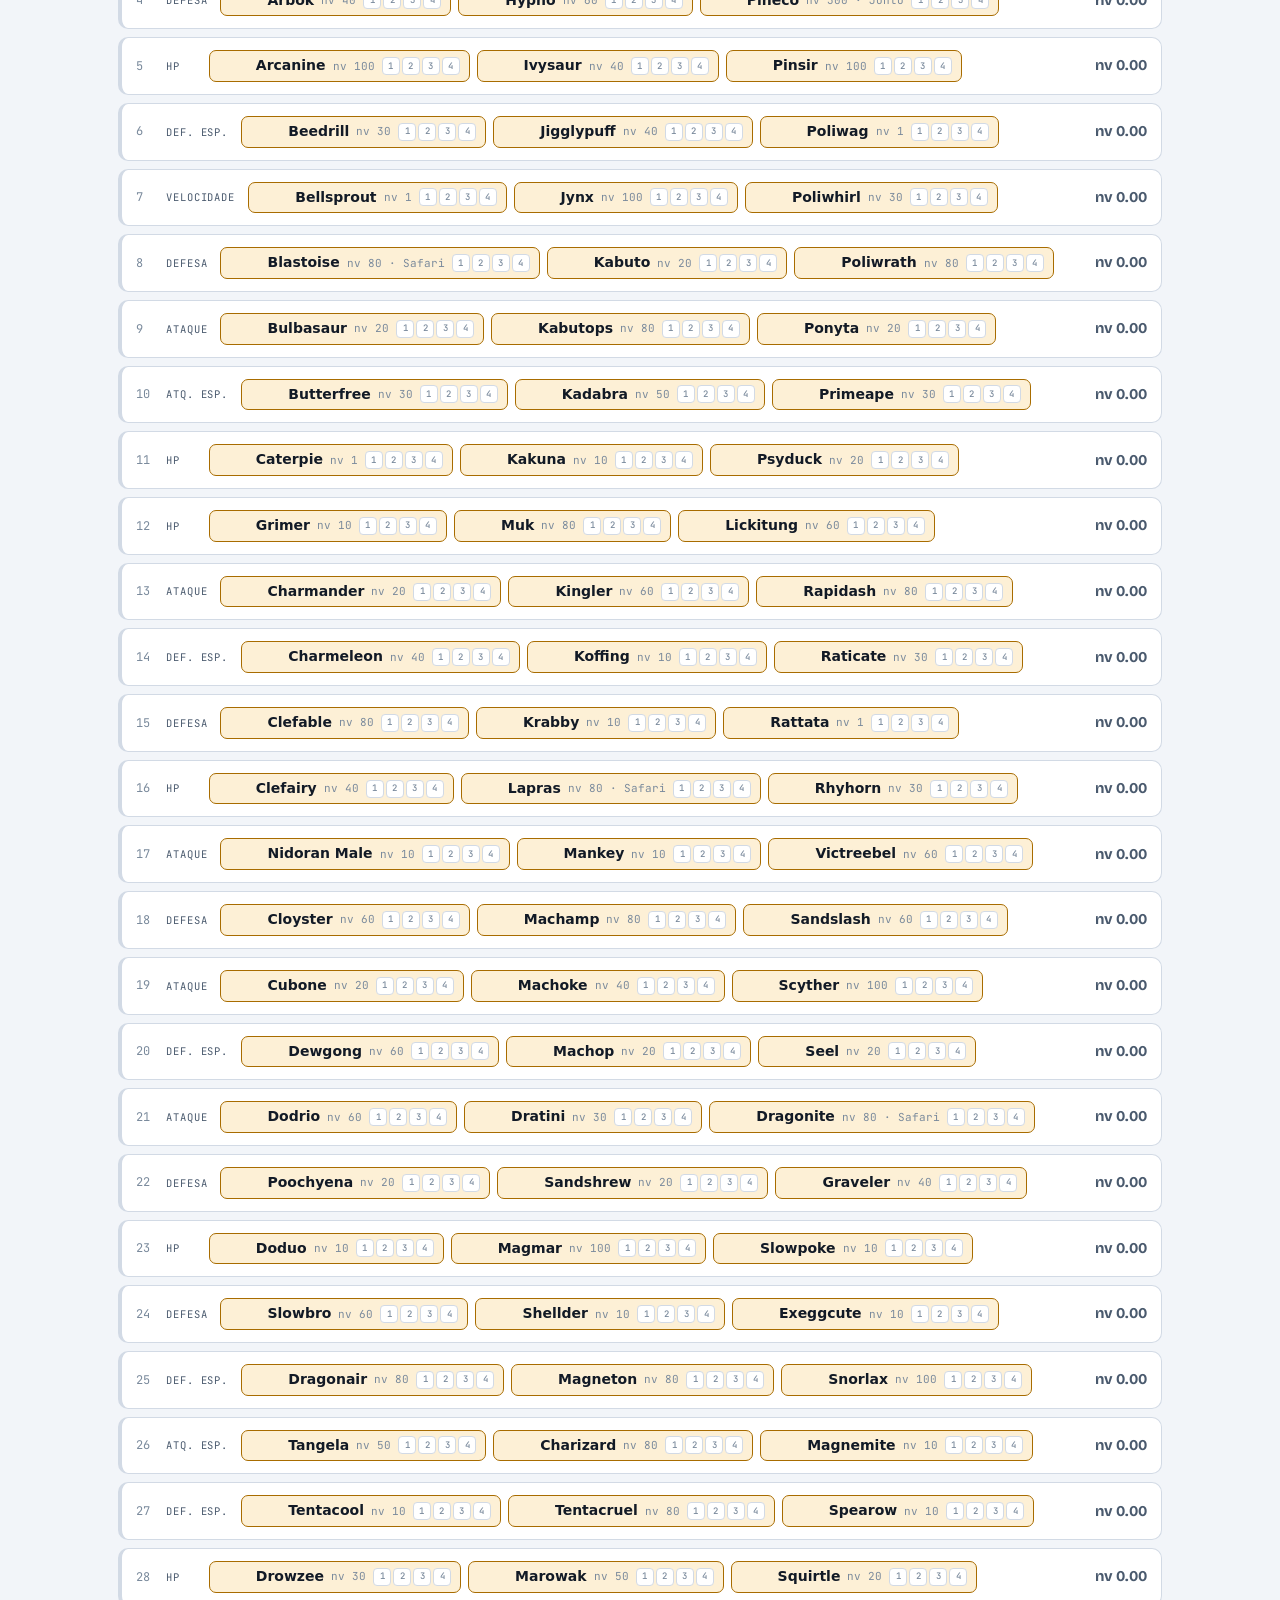
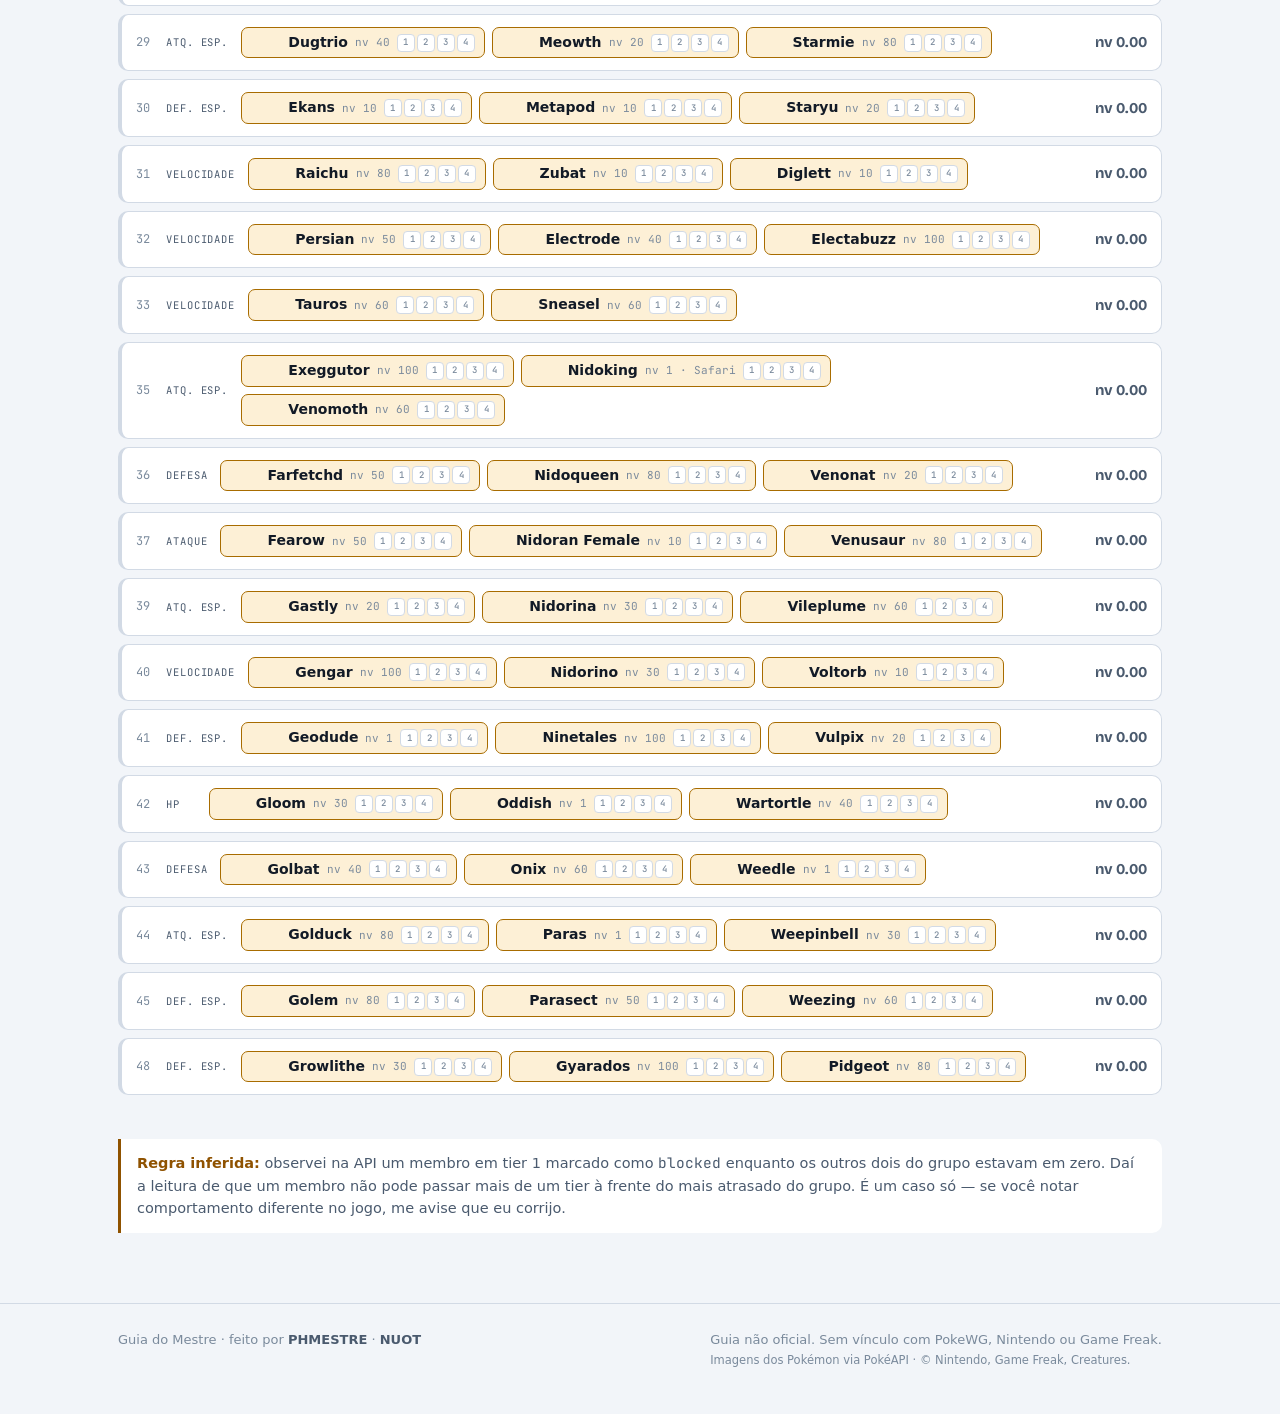
==== commit b0eb8b0d: "imagens dos pokemon e fundo por tema" ====
--- a/codex.html
+++ b/codex.html
@@ -9,6 +9,7 @@
 <link rel="stylesheet" href="assets/style.css">
 <script src="assets/tema.js"></script>
 <script src="assets/icones.js"></script>
+<script src="assets/sprites.js"></script>
 <style>
 .barra{position:sticky;top:53px;z-index:30;background:var(--panel);border:1px solid var(--line);border-radius:var(--radius);box-shadow:var(--shadow);padding:13px 15px;display:flex;gap:14px;align-items:center;flex-wrap:wrap;margin-bottom:22px}
 .busca{display:flex;align-items:center;gap:7px;flex:1 1 200px;min-width:0;background:var(--panel-2);border:1px solid var(--line);border-radius:9px;padding:0 10px}
@@ -141,7 +142,7 @@
 
 <footer><div class="in">
   <span>Guia do Mestre · feito por <strong>PHMESTRE</strong> · <strong>NUOT</strong></span>
-  <span>Guia não oficial. Sem vínculo com PokeWG, Nintendo ou Game Freak.</span>
+  <span>Guia não oficial. Sem vínculo com PokeWG, Nintendo ou Game Freak.<br><span class="creditos-img">Imagens dos Pokémon via PokéAPI · © Nintendo, Game Freak, Creatures.</span></span>
 </div></footer>
 
 <script>
@@ -264,7 +265,7 @@
         const info=[e.raridade||"", e.valor?("vale "+e.valor.toLocaleString("pt-BR")):""].filter(Boolean).join(" · ");
         const dica=[trava?"travado até os outros alcançarem":alvo?"próximo registro válido":"", info].filter(Boolean).join(" — ");
         return `<span class="esp ${alvo?"alvo":""} ${trava?"trava":""}" title="${dica}">
-          <b>${e.nome}</b>${nvTxt?`<span class="nv">${nvTxt}</span>`:""}
+          ${SPR.mini(e.id)}<b>${e.nome}</b>${nvTxt?`<span class="nv">${nvTxt}</span>`:""}
           <span class="pips">`+[1,2,3,4].map(k=>
             `<button class="pip" data-t="${k}" data-on="${t>=k?1:0}" data-esp="${e.nome}" data-k="${k}" title="Tier ${k}">${k}</button>`
           ).join("")+`</span></span>`;
--- a/assets/style.css
+++ b/assets/style.css
@@ -185,3 +185,84 @@
 .ti{width:11px;height:11px;flex:none}
 .tp{padding-left:6px}
 .brand .logo{width:25px;height:25px;color:var(--gold);flex:none}
+
+/* ---------------------------------------------------------------
+   Imagens dos Pokémon (PokéAPI) e cartões da Jornada
+   --------------------------------------------------------------- */
+.spr{width:32px;height:32px;flex:none;image-rendering:pixelated;vertical-align:middle;margin:-6px 2px -6px -4px}
+.spr.sem{display:inline-block;visibility:hidden}
+img.sem{visibility:hidden}
+.pknome{display:inline-flex;align-items:center;gap:4px}
+
+.melhores{display:flex;gap:9px;overflow-x:auto;padding-bottom:6px;margin-bottom:18px;scrollbar-width:thin}
+.mini-card{flex:0 0 118px;background:var(--panel);border:1px solid var(--line);border-radius:12px;padding:9px 8px 10px;text-align:center;display:flex;flex-direction:column;align-items:center;gap:2px}
+.mini-card.aqui{border-color:var(--gold);box-shadow:0 0 0 1px var(--gold)}
+.mini-card .arte{width:64px;height:64px}
+.mini-card b{font-size:13.5px}
+.mini-card small{font-size:11px;color:var(--ink-3);font-family:"JetBrains Mono",monospace}
+
+.faixa{background:var(--panel);border:1px solid var(--line);border-radius:14px;padding:15px 16px 16px;margin-bottom:14px}
+.faixa.aqui{border-color:var(--gold)}
+.faixa.depois{opacity:.78}
+.faixa-h{display:flex;align-items:baseline;gap:10px;flex-wrap:wrap;margin-bottom:12px}
+.faixa-h h3{font-size:18px}
+.faixa-h .sub{font-size:12.5px;color:var(--ink-3)}
+.faixa-h .melhor-tag{margin-left:auto;font-size:11.5px;font-weight:600;color:var(--ok);background:var(--ok-soft,var(--panel-2));border:1px solid var(--ok);border-radius:99px;padding:3px 10px}
+
+.cards{display:grid;gap:10px;grid-template-columns:repeat(auto-fill,minmax(148px,1fr))}
+.pk{position:relative;background:var(--panel-2);border:1px solid var(--line);border-radius:12px;padding:12px 10px 11px;display:flex;flex-direction:column;align-items:center;gap:6px;text-align:center;transition:transform .15s,border-color .15s}
+.pk:hover{transform:translateY(-2px);border-color:var(--ink-3)}
+.pk.top{border-color:var(--ok);box-shadow:0 0 0 1px var(--ok),0 6px 22px -10px var(--ok)}
+.pk .arte{width:88px;height:88px;object-fit:contain;filter:drop-shadow(0 4px 6px rgba(0,0,0,.25))}
+.pk .nm{font-weight:700;font-size:14.5px;line-height:1.1}
+.pk .tps{display:flex;gap:3px;flex-wrap:wrap;justify-content:center}
+.pk .tps .tp+.tp{margin-left:0}
+.pk .atk{font-size:11.5px;color:var(--ink-2);border:1px solid var(--line);border-radius:7px;padding:3px 7px;width:100%;background:var(--panel)}
+.pk .atk b{color:var(--ink)}
+.efp{width:100%;display:flex;justify-content:space-between;align-items:center;border-radius:8px;padding:5px 9px;font-family:"JetBrains Mono",monospace;font-size:10px;font-weight:600;letter-spacing:.05em;text-transform:uppercase;border:1px solid}
+.efp strong{font-family:"Bricolage Grotesque",sans-serif;font-size:17px;letter-spacing:0}
+.efp.s{color:var(--ok);border-color:var(--ok);background:var(--ok-soft,transparent)}
+.efp.n{color:var(--t2);border-color:var(--t2)}
+.efp.r{color:var(--stop);border-color:var(--stop)}
+.pk .meta{display:flex;justify-content:space-between;width:100%;font-size:11px;color:var(--ink-3);font-family:"JetBrains Mono",monospace}
+.pk .meta .v-xp{font-size:11px}
+.pk .barra-ef{width:100%;height:4px;border-radius:99px;background:var(--line);overflow:hidden}
+.pk .barra-ef i{display:block;height:100%;background:var(--hunt)}
+.eu{display:flex;align-items:center;gap:12px;flex-wrap:wrap}
+.eu .arte{width:72px;height:72px}
+.creditos-img{font-size:11.5px;color:var(--ink-3)}
+/* ajustes dos cartões: etiquetas compactas numa linha, mini-cartões mais largos */
+.pk .tps{flex-wrap:nowrap}
+.pk .tp{font-size:9px;padding:1px 5px 1px 4px;gap:3px;letter-spacing:.04em}
+.pk .tp .ti{width:9px;height:9px}
+.mini-card{flex-basis:132px}
+.mini-card small{white-space:nowrap}
+
+/* ---------------------------------------------------------------
+   Arte de fundo: uma por tema. A imagem aparece no topo e some sob
+   um véu na direção do conteúdo, para não atrapalhar a leitura.
+   --------------------------------------------------------------- */
+:root{
+  --fundo-img:url("img/fundo-claro.webp");
+  --fundo-veu:linear-gradient(180deg,rgba(242,245,249,.08) 0,rgba(242,245,249,.62) 400px,rgba(242,245,249,.93) 85vh);
+}
+@media (prefers-color-scheme:dark){
+  :root:not([data-tema="claro"]){
+    --fundo-img:url("img/fundo-escuro.webp");
+    --fundo-veu:linear-gradient(180deg,rgba(11,18,32,.12) 0,rgba(11,18,32,.66) 400px,rgba(11,18,32,.95) 85vh);
+  }
+}
+:root[data-tema="escuro"]{
+  --fundo-img:url("img/fundo-escuro.webp");
+  --fundo-veu:linear-gradient(180deg,rgba(11,18,32,.12) 0,rgba(11,18,32,.66) 400px,rgba(11,18,32,.95) 85vh);
+}
+body{position:relative;isolation:isolate}
+body::before{
+  content:"";position:fixed;inset:0;z-index:-1;pointer-events:none;
+  background:var(--fundo-veu),var(--fundo-img) center top/cover no-repeat,var(--ground);
+}
+/* topo translúcido deixa a arte respirar atrás da navegação */
+.top{background:color-mix(in srgb,var(--panel) 78%,transparent);backdrop-filter:blur(10px);-webkit-backdrop-filter:blur(10px)}
+/* título das páginas ganha leve sombra para ler sobre a arte */
+main>h1,main>.eyebrow,main>.lead,.abre h1,.abre .lead,.abre .eyebrow{text-shadow:0 1px 2px var(--ground),0 0 18px color-mix(in srgb,var(--ground) 70%,transparent)}
+footer{background:color-mix(in srgb,var(--ground) 88%,transparent)}
